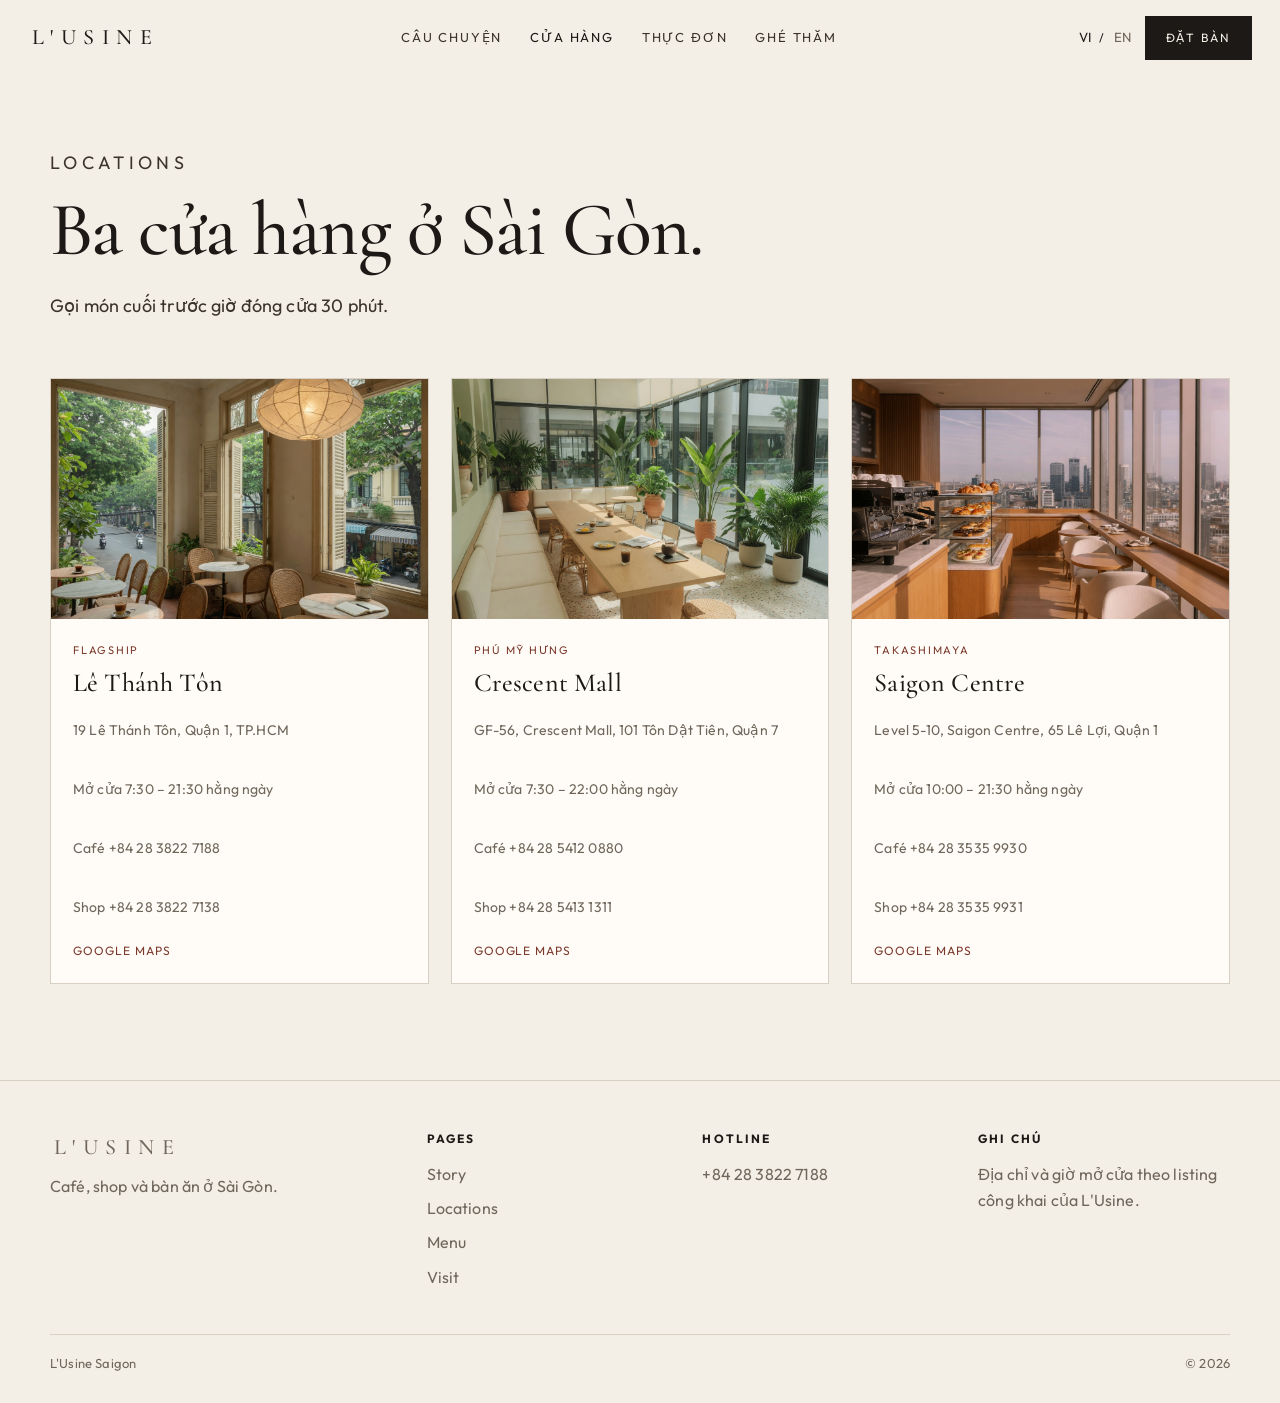
==== locations.html @ 291dafa3 "Add L'Usine landing page and four-page website." ====
<!DOCTYPE html>
<html lang="vi">
<head>
  <meta charset="UTF-8">
  <meta name="viewport" content="width=device-width, initial-scale=1">
  <title>Locations — L'Usine</title>
  <meta name="description" content="L'Usine locations: Le Thanh Ton, Crescent Mall, and Saigon Centre in Ho Chi Minh City.">
  <link rel="icon" href="favicon.svg" type="image/svg+xml">
  <link rel="preconnect" href="https://fonts.googleapis.com">
  <link rel="preconnect" href="https://fonts.gstatic.com" crossorigin>
  <link href="https://fonts.googleapis.com/css2?family=Cormorant+Garamond:ital,wght@0,500;0,600;1,500&family=Outfit:wght@300;400;500&display=swap" rel="stylesheet">
  <link rel="stylesheet" href="css/styles.css">
</head>
<body>
  <header class="site-header">
    <a class="logo" href="index.html">L'USINE</a>
    <button class="nav-toggle" aria-label="Menu"><span></span></button>
    <nav class="nav">
      <a class="lang-vi" href="story.html">Câu chuyện</a>
      <a class="lang-en" href="story.html">Story</a>
      <a class="lang-vi active" href="locations.html">Cửa hàng</a>
      <a class="lang-en active" href="locations.html">Locations</a>
      <a class="lang-vi" href="menu.html">Thực đơn</a>
      <a class="lang-en" href="menu.html">Menu</a>
      <a class="lang-vi" href="visit.html">Ghé thăm</a>
      <a class="lang-en" href="visit.html">Visit</a>
    </nav>
    <div class="header-actions">
      <div class="lang-switch">
        <button type="button" data-lang-btn="vi">VI</button>
        <span>/</span>
        <button type="button" data-lang-btn="en">EN</button>
      </div>
      <a class="btn lang-vi" href="visit.html">Đặt bàn</a>
      <a class="btn lang-en" href="visit.html">Book a table</a>
    </div>
  </header>

  <main id="main">
    <section class="page-hero wrap">
      <p class="kicker">Locations</p>
      <h1 class="lang-vi">Ba cửa hàng ở Sài Gòn.</h1>
      <h1 class="lang-en">Three houses in Saigon.</h1>
      <p class="lang-vi">Gọi món cuối trước giờ đóng cửa 30 phút.</p>
      <p class="lang-en">Last order is 30 minutes before closing time.</p>
    </section>

    <section class="section" style="padding-top:12px">
      <div class="wrap location-grid">
        <article class="card">
          <img src="images/loc-le-thanh-ton.jpg" alt="L'Usine Le Thanh Ton interior">
          <div class="card-body">
            <span class="tag">Flagship</span>
            <h3>Lê Thánh Tôn</h3>
            <p class="meta lang-vi">19 Lê Thánh Tôn, Quận 1, TP.HCM</p>
            <p class="meta lang-en">19 Le Thanh Ton, District 1, HCMC</p>
            <p class="meta lang-vi">Mở cửa 7:30 – 21:30 hằng ngày</p>
            <p class="meta lang-en">Open daily 7:30 am – 9:30 pm</p>
            <p class="meta">Café <a href="tel:+842838227188">+84 28 3822 7188</a></p>
            <p class="meta">Shop <a href="tel:+842838227138">+84 28 3822 7138</a></p>
            <a class="map-link" href="https://maps.google.com/?q=19+Le+Thanh+Ton+Ho+Chi+Minh+City" target="_blank" rel="noreferrer">Google Maps</a>
          </div>
        </article>

        <article class="card">
          <img src="images/loc-crescent.jpg" alt="L'Usine Crescent Mall interior">
          <div class="card-body">
            <span class="tag">Phú Mỹ Hưng</span>
            <h3>Crescent Mall</h3>
            <p class="meta lang-vi">GF-56, Crescent Mall, 101 Tôn Dật Tiên, Quận 7</p>
            <p class="meta lang-en">GF-56, Crescent Mall, 101 Ton Dat Tien, District 7</p>
            <p class="meta lang-vi">Mở cửa 7:30 – 22:00 hằng ngày</p>
            <p class="meta lang-en">Open daily 7:30 am – 10:00 pm</p>
            <p class="meta">Café <a href="tel:+842854120880">+84 28 5412 0880</a></p>
            <p class="meta">Shop <a href="tel:+842854131311">+84 28 5413 1311</a></p>
            <a class="map-link" href="https://maps.google.com/?q=L'Usine+Crescent+Mall+Ho+Chi+Minh" target="_blank" rel="noreferrer">Google Maps</a>
          </div>
        </article>

        <article class="card">
          <img src="images/loc-saigon-centre.jpg" alt="L'Usine Saigon Centre interior">
          <div class="card-body">
            <span class="tag">Takashimaya</span>
            <h3>Saigon Centre</h3>
            <p class="meta lang-vi">Level 5-10, Saigon Centre, 65 Lê Lợi, Quận 1</p>
            <p class="meta lang-en">Level 5-10, Saigon Centre, 65 Le Loi, District 1</p>
            <p class="meta lang-vi">Mở cửa 10:00 – 21:30 hằng ngày</p>
            <p class="meta lang-en">Open daily 10:00 am – 9:30 pm</p>
            <p class="meta">Café <a href="tel:+842835359930">+84 28 3535 9930</a></p>
            <p class="meta">Shop <a href="tel:+842835359931">+84 28 3535 9931</a></p>
            <a class="map-link" href="https://maps.google.com/?q=L'Usine+Saigon+Centre" target="_blank" rel="noreferrer">Google Maps</a>
          </div>
        </article>
      </div>
    </section>
  </main>

  <footer class="site-footer">
    <div class="wrap">
      <div class="footer-grid">
        <div>
          <a class="logo" href="index.html">L'USINE</a>
          <p class="lang-vi">Café, shop và bàn ăn ở Sài Gòn.</p>
          <p class="lang-en">Cafe, shop, and table in Saigon.</p>
        </div>
        <div>
          <h4>Pages</h4>
          <a href="story.html">Story</a>
          <a href="locations.html">Locations</a>
          <a href="menu.html">Menu</a>
          <a href="visit.html">Visit</a>
        </div>
        <div>
          <h4>Hotline</h4>
          <a href="tel:+842838227188">+84 28 3822 7188</a>
        </div>
        <div>
          <h4 class="lang-vi">Ghi chú</h4>
          <h4 class="lang-en">Note</h4>
          <p class="lang-vi">Địa chỉ và giờ mở cửa theo listing công khai của L'Usine.</p>
          <p class="lang-en">Addresses and hours follow L'Usine public listings.</p>
        </div>
      </div>
      <div class="legal"><span>L'Usine Saigon</span><span>© 2026</span></div>
    </div>
  </footer>
  <script src="js/main.js"></script>
</body>
</html>
---- css/styles.css ----
:root {
  --paper: #f4efe6;
  --paper-deep: #ebe4d6;
  --ink: #1c1916;
  --ink-soft: #3a342c;
  --muted: #6f675c;
  --line: #d8d0c2;
  --accent: #7c3a2e;
  --accent-hover: #5e2b22;
  --white: #fffcf7;
  --shadow: 0 18px 50px rgba(28, 25, 22, 0.12);
  --serif: "Cormorant Garamond", "Times New Roman", serif;
  --sans: "Outfit", "Segoe UI", sans-serif;
  --max: 1180px;
  --header: 76px;
}

*,
*::before,
*::after {
  box-sizing: border-box;
}

html {
  scroll-behavior: smooth;
}

html[lang="vi"] .lang-en,
html[lang="en"] .lang-vi {
  display: none !important;
}

body {
  margin: 0;
  background: var(--paper);
  color: var(--ink);
  font-family: var(--sans);
  font-size: 16px;
  line-height: 1.65;
  letter-spacing: 0.01em;
}

img {
  max-width: 100%;
  display: block;
}

a {
  color: inherit;
  text-decoration: none;
}

button,
input,
select,
textarea {
  font-family: inherit;
}

.skip {
  position: absolute;
  left: 12px;
  top: -40px;
  background: var(--ink);
  color: var(--paper);
  padding: 8px 12px;
  z-index: 100;
}

.skip:focus {
  top: 12px;
}

.site-header {
  position: sticky;
  top: 0;
  z-index: 40;
  display: flex;
  align-items: center;
  justify-content: space-between;
  gap: 16px;
  min-height: var(--header);
  padding: 0 28px;
  background: rgba(244, 239, 230, 0.92);
  backdrop-filter: blur(14px);
  border-bottom: 1px solid transparent;
}

.site-header.scrolled {
  border-bottom-color: var(--line);
}

.logo {
  font-family: var(--serif);
  font-size: 22px;
  letter-spacing: 0.34em;
  font-weight: 500;
  padding-left: 4px;
}

.nav {
  display: flex;
  align-items: center;
  gap: 28px;
}

.nav a {
  font-size: 13px;
  letter-spacing: 0.14em;
  text-transform: uppercase;
  color: var(--ink-soft);
}

.nav a:hover,
.nav a.active {
  color: var(--ink);
}

.header-actions {
  display: flex;
  align-items: center;
  gap: 14px;
}

.lang-switch {
  display: flex;
  gap: 8px;
  font-size: 12px;
  letter-spacing: 0.16em;
  text-transform: uppercase;
}

.lang-switch button {
  border: 0;
  background: none;
  padding: 0;
  color: var(--muted);
  cursor: pointer;
}

.lang-switch button.active {
  color: var(--ink);
}

.btn {
  display: inline-flex;
  align-items: center;
  justify-content: center;
  min-height: 44px;
  padding: 0 20px;
  border: 1px solid var(--ink);
  background: var(--ink);
  color: var(--paper);
  font-size: 12px;
  letter-spacing: 0.16em;
  text-transform: uppercase;
  cursor: pointer;
  transition: 0.2s ease;
}

.btn:hover {
  background: var(--accent);
  border-color: var(--accent);
}

.btn-ghost {
  background: transparent;
  color: var(--ink);
}

.btn-ghost:hover {
  background: var(--ink);
  color: var(--paper);
}

.nav-toggle {
  display: none;
  width: 42px;
  height: 42px;
  border: 1px solid var(--line);
  background: transparent;
  cursor: pointer;
}

.nav-toggle span,
.nav-toggle span::before,
.nav-toggle span::after {
  display: block;
  width: 16px;
  height: 1.5px;
  background: var(--ink);
  margin: 0 auto;
  position: relative;
}

.nav-toggle span::before,
.nav-toggle span::after {
  content: "";
  position: absolute;
  left: 0;
}

.nav-toggle span::before {
  top: -6px;
}

.nav-toggle span::after {
  top: 6px;
}

.hero {
  position: relative;
  min-height: calc(100vh - var(--header));
  display: grid;
  place-items: end start;
  overflow: hidden;
  color: var(--white);
}

.hero img {
  position: absolute;
  inset: 0;
  width: 100%;
  height: 100%;
  object-fit: cover;
}

.hero::after {
  content: "";
  position: absolute;
  inset: 0;
  background: linear-gradient(180deg, rgba(28, 25, 22, 0.15) 0%, rgba(28, 25, 22, 0.55) 100%);
}

.hero-copy {
  position: relative;
  z-index: 1;
  padding: 0 48px 72px;
  max-width: 820px;
}

.eyebrow {
  font-size: 12px;
  letter-spacing: 0.28em;
  text-transform: uppercase;
  color: var(--muted);
  margin: 0 0 12px;
}

.hero .eyebrow {
  color: rgba(255, 252, 247, 0.8);
}

h1,
h2,
h3 {
  font-family: var(--serif);
  font-weight: 500;
  line-height: 1.12;
  margin: 0;
}

h1 {
  font-size: clamp(48px, 8vw, 92px);
  letter-spacing: -0.02em;
}

h2 {
  font-size: clamp(32px, 5vw, 54px);
}

h3 {
  font-size: 28px;
}

.hero p {
  max-width: 520px;
  font-size: 18px;
  color: rgba(255, 252, 247, 0.88);
}

.hero-actions {
  display: flex;
  gap: 12px;
  margin-top: 28px;
  flex-wrap: wrap;
}

.hero .btn {
  background: var(--paper);
  color: var(--ink);
  border-color: var(--paper);
}

.hero .btn-ghost {
  background: transparent;
  color: var(--paper);
  border-color: rgba(255, 252, 247, 0.55);
}

.wrap {
  width: min(var(--max), calc(100% - 56px));
  margin: 0 auto;
}

.section {
  padding: 96px 0;
}

.section-head {
  display: flex;
  justify-content: space-between;
  align-items: end;
  gap: 24px;
  margin-bottom: 40px;
}

.kicker {
  font-size: 12px;
  letter-spacing: 0.24em;
  text-transform: uppercase;
  color: var(--accent);
  margin: 0 0 10px;
}

.lede {
  max-width: 620px;
  color: var(--ink-soft);
  font-size: 18px;
}

.split {
  display: grid;
  grid-template-columns: 1.05fr 0.95fr;
  gap: 56px;
  align-items: center;
}

.split img {
  width: 100%;
  height: 560px;
  object-fit: cover;
}

.pillars {
  display: grid;
  grid-template-columns: repeat(3, 1fr);
  gap: 22px;
}

.pillar {
  background: var(--white);
  border: 1px solid var(--line);
  padding: 0 0 24px;
}

.pillar img {
  width: 100%;
  height: 260px;
  object-fit: cover;
}

.pillar-body {
  padding: 22px 22px 4px;
}

.pillar h3 {
  margin-bottom: 8px;
}

.pillar p {
  color: var(--muted);
  margin: 0;
}

.location-grid,
.menu-grid,
.hours-grid {
  display: grid;
  grid-template-columns: repeat(3, 1fr);
  gap: 22px;
}

.card {
  background: var(--white);
  border: 1px solid var(--line);
  overflow: hidden;
  display: flex;
  flex-direction: column;
}

.card img {
  width: 100%;
  height: 240px;
  object-fit: cover;
}

.card-body {
  padding: 22px;
  display: flex;
  flex-direction: column;
  gap: 8px;
  flex: 1;
}

.card h3 {
  font-size: 26px;
}

.meta {
  color: var(--muted);
  font-size: 14px;
}

.card .btn,
.card .btn-ghost {
  margin-top: auto;
  width: fit-content;
}

.quote-block {
  background: var(--ink);
  color: var(--paper);
  padding: 88px 0;
}

.quote-block blockquote {
  margin: 0;
  font-family: var(--serif);
  font-size: clamp(28px, 4vw, 44px);
  line-height: 1.25;
  max-width: 860px;
}

.page-hero {
  padding: 72px 0 28px;
}

.page-hero h1 {
  font-size: clamp(42px, 7vw, 76px);
}

.page-hero p {
  max-width: 640px;
  font-size: 18px;
  color: var(--ink-soft);
}

.story-chapters {
  display: grid;
  gap: 72px;
}

.chapter-num {
  font-size: 12px;
  letter-spacing: 0.22em;
  text-transform: uppercase;
  color: var(--accent);
}

.menu-item {
  padding: 22px;
}

.menu-item h3 {
  font-size: 24px;
}

.tag {
  display: inline-block;
  font-size: 11px;
  letter-spacing: 0.16em;
  text-transform: uppercase;
  color: var(--accent);
}

.visit-layout {
  display: grid;
  grid-template-columns: 0.9fr 1.1fr;
  gap: 40px;
  align-items: start;
}

.panel {
  background: var(--white);
  border: 1px solid var(--line);
  padding: 28px;
}

label {
  display: block;
  font-size: 12px;
  letter-spacing: 0.14em;
  text-transform: uppercase;
  margin: 14px 0 6px;
}

input,
select,
textarea {
  width: 100%;
  border: 1px solid var(--line);
  background: var(--paper);
  color: var(--ink);
  min-height: 44px;
  padding: 10px 12px;
}

textarea {
  min-height: 110px;
  resize: vertical;
}

.form-row {
  display: grid;
  grid-template-columns: 1fr 1fr;
  gap: 12px;
}

.form-note {
  color: var(--muted);
  font-size: 14px;
}

.form-success {
  display: none;
  border: 1px solid var(--line);
  background: var(--paper-deep);
  padding: 16px;
  margin-top: 16px;
}

.form-success.show {
  display: block;
}

.site-footer {
  border-top: 1px solid var(--line);
  padding: 48px 0 28px;
}

.footer-grid {
  display: grid;
  grid-template-columns: 1.4fr 1fr 1fr 1fr;
  gap: 24px;
  margin-bottom: 36px;
}

.site-footer h4 {
  margin: 0 0 12px;
  font-family: var(--sans);
  font-size: 12px;
  letter-spacing: 0.18em;
  text-transform: uppercase;
}

.site-footer a,
.site-footer p {
  color: var(--muted);
  display: block;
  margin: 0 0 8px;
}

.legal {
  display: flex;
  justify-content: space-between;
  gap: 12px;
  border-top: 1px solid var(--line);
  padding-top: 18px;
  color: var(--muted);
  font-size: 13px;
}

.map-link {
  color: var(--accent) !important;
  letter-spacing: 0.08em;
  text-transform: uppercase;
  font-size: 12px;
}

@media (max-width: 900px) {
  .nav-toggle {
    display: inline-flex;
    align-items: center;
    justify-content: center;
  }

  .nav {
    display: none;
    position: absolute;
    top: var(--header);
    left: 0;
    right: 0;
    background: var(--paper);
    flex-direction: column;
    align-items: flex-start;
    padding: 18px 24px 24px;
    border-bottom: 1px solid var(--line);
    gap: 16px;
  }

  .nav.open {
    display: flex;
  }

  .split,
  .pillars,
  .location-grid,
  .menu-grid,
  .hours-grid,
  .visit-layout,
  .footer-grid,
  .form-row,
  .section-head {
    grid-template-columns: 1fr;
  }

  .hero-copy,
  .wrap {
    width: min(100% - 32px, var(--max));
    padding-left: 0;
    padding-right: 0;
  }

  .hero-copy {
    padding: 0 20px 48px;
  }

  .split img,
  .pillar img,
  .card img {
    height: 280px;
  }

  .section {
    padding: 64px 0;
  }

  .header-actions .btn {
    display: none;
  }

  .legal {
    flex-direction: column;
  }
}
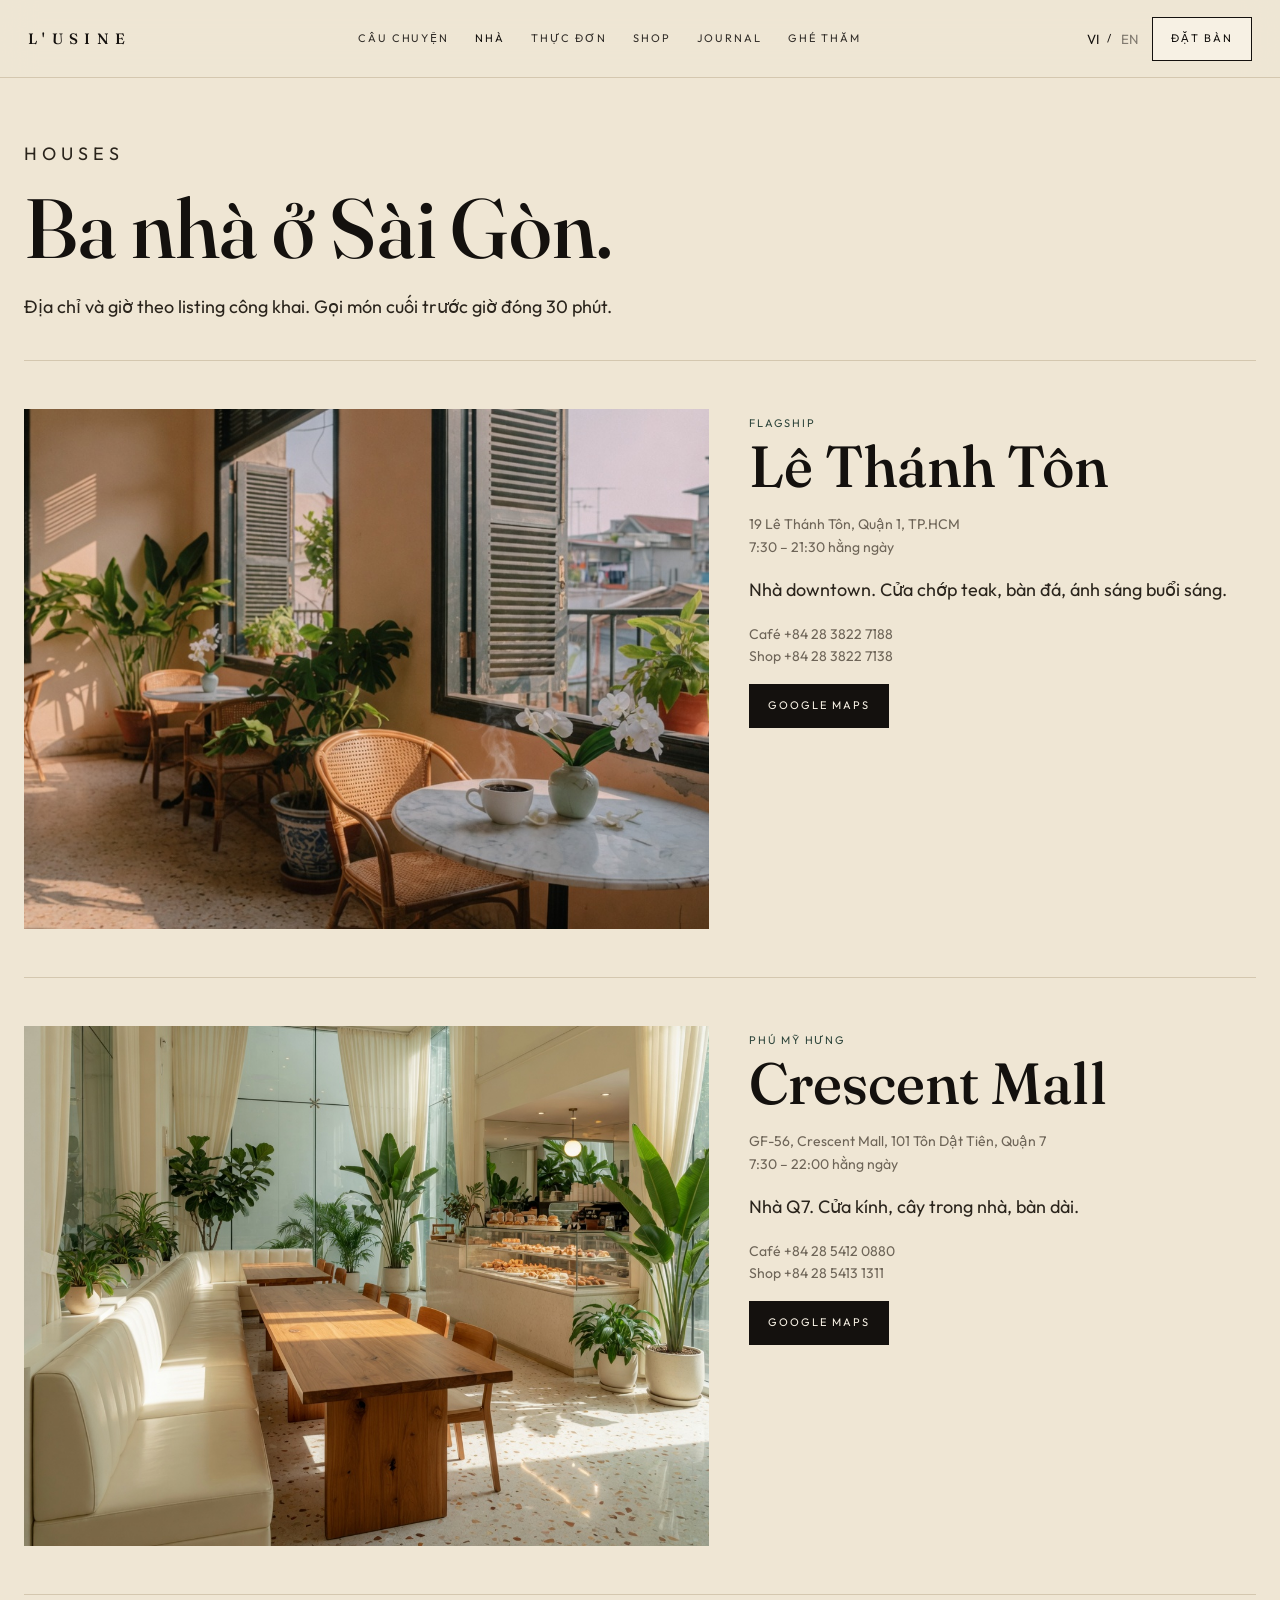
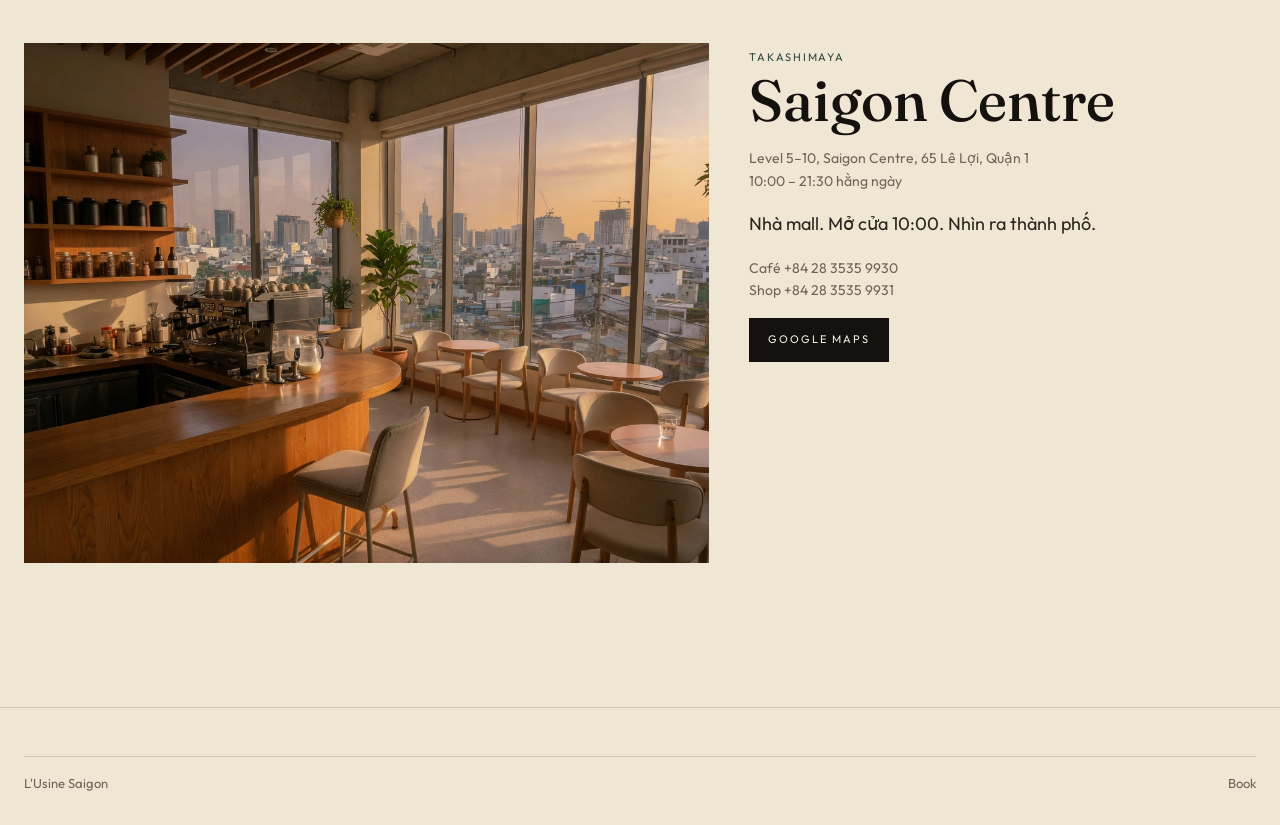
==== commit 82dda63c: "Rebuild L'Usine website mockup: film door, houses, shop, journal, booking." ====
--- a/locations.html
+++ b/locations.html
@@ -3,127 +3,83 @@
 <head>
   <meta charset="UTF-8">
   <meta name="viewport" content="width=device-width, initial-scale=1">
-  <title>Locations — L'Usine</title>
-  <meta name="description" content="L'Usine locations: Le Thanh Ton, Crescent Mall, and Saigon Centre in Ho Chi Minh City.">
+  <title>Houses — L'Usine</title>
   <link rel="icon" href="favicon.svg" type="image/svg+xml">
   <link rel="preconnect" href="https://fonts.googleapis.com">
   <link rel="preconnect" href="https://fonts.gstatic.com" crossorigin>
-  <link href="https://fonts.googleapis.com/css2?family=Cormorant+Garamond:ital,wght@0,500;0,600;1,500&family=Outfit:wght@300;400;500&display=swap" rel="stylesheet">
+  <link href="https://fonts.googleapis.com/css2?family=Fraunces:opsz,wght@9..144,400;9..144,500&family=Outfit:wght@300;400;500&display=swap" rel="stylesheet">
   <link rel="stylesheet" href="css/styles.css">
 </head>
 <body>
-  <header class="site-header">
+  <header class="site-header is-solid">
     <a class="logo" href="index.html">L'USINE</a>
     <button class="nav-toggle" aria-label="Menu"><span></span></button>
     <nav class="nav">
-      <a class="lang-vi" href="story.html">Câu chuyện</a>
-      <a class="lang-en" href="story.html">Story</a>
-      <a class="lang-vi active" href="locations.html">Cửa hàng</a>
-      <a class="lang-en active" href="locations.html">Locations</a>
-      <a class="lang-vi" href="menu.html">Thực đơn</a>
-      <a class="lang-en" href="menu.html">Menu</a>
-      <a class="lang-vi" href="visit.html">Ghé thăm</a>
-      <a class="lang-en" href="visit.html">Visit</a>
+      <a class="lang-vi" href="story.html">Câu chuyện</a><a class="lang-en" href="story.html">Story</a>
+      <a class="lang-vi active" href="locations.html">Nhà</a><a class="lang-en active" href="locations.html">Houses</a>
+      <a class="lang-vi" href="menu.html">Thực đơn</a><a class="lang-en" href="menu.html">Menu</a>
+      <a href="shop.html">Shop</a>
+      <a href="journal.html">Journal</a>
+      <a class="lang-vi" href="visit.html">Ghé thăm</a><a class="lang-en" href="visit.html">Visit</a>
     </nav>
     <div class="header-actions">
-      <div class="lang-switch">
-        <button type="button" data-lang-btn="vi">VI</button>
-        <span>/</span>
-        <button type="button" data-lang-btn="en">EN</button>
-      </div>
-      <a class="btn lang-vi" href="visit.html">Đặt bàn</a>
-      <a class="btn lang-en" href="visit.html">Book a table</a>
+      <div class="lang-switch"><button type="button" data-lang-btn="vi">VI</button><span>/</span><button type="button" data-lang-btn="en">EN</button></div>
+      <a class="btn lang-vi" href="visit.html">Đặt bàn</a><a class="btn lang-en" href="visit.html">Book a table</a>
     </div>
   </header>
-
-  <main id="main">
+  <main>
     <section class="page-hero wrap">
-      <p class="kicker">Locations</p>
-      <h1 class="lang-vi">Ba cửa hàng ở Sài Gòn.</h1>
+      <p class="kicker">Houses</p>
+      <h1 class="lang-vi">Ba nhà ở Sài Gòn.</h1>
       <h1 class="lang-en">Three houses in Saigon.</h1>
-      <p class="lang-vi">Gọi món cuối trước giờ đóng cửa 30 phút.</p>
-      <p class="lang-en">Last order is 30 minutes before closing time.</p>
+      <p class="lang-vi">Địa chỉ và giờ theo listing công khai. Gọi món cuối trước giờ đóng 30 phút.</p>
+      <p class="lang-en">Addresses and hours follow the public listings. Last order 30 minutes before close.</p>
     </section>
-
-    <section class="section" style="padding-top:12px">
-      <div class="wrap location-grid">
-        <article class="card">
-          <img src="images/loc-le-thanh-ton.jpg" alt="L'Usine Le Thanh Ton interior">
-          <div class="card-body">
+    <section class="section" style="padding-top:0">
+      <div class="wrap">
+        <article class="chapter" id="ltt">
+          <img src="images/loc-ltt.jpg" alt="Lê Thánh Tôn">
+          <div>
             <span class="tag">Flagship</span>
-            <h3>Lê Thánh Tôn</h3>
-            <p class="meta lang-vi">19 Lê Thánh Tôn, Quận 1, TP.HCM</p>
-            <p class="meta lang-en">19 Le Thanh Ton, District 1, HCMC</p>
-            <p class="meta lang-vi">Mở cửa 7:30 – 21:30 hằng ngày</p>
-            <p class="meta lang-en">Open daily 7:30 am – 9:30 pm</p>
-            <p class="meta">Café <a href="tel:+842838227188">+84 28 3822 7188</a></p>
-            <p class="meta">Shop <a href="tel:+842838227138">+84 28 3822 7138</a></p>
-            <a class="map-link" href="https://maps.google.com/?q=19+Le+Thanh+Ton+Ho+Chi+Minh+City" target="_blank" rel="noreferrer">Google Maps</a>
+            <h2>Lê Thánh Tôn</h2>
+            <p class="meta lang-vi">19 Lê Thánh Tôn, Quận 1, TP.HCM<br>7:30 – 21:30 hằng ngày</p>
+            <p class="meta lang-en">19 Le Thanh Ton, District 1, HCMC<br>7:30 am – 9:30 pm daily</p>
+            <p class="lede lang-vi">Nhà downtown. Cửa chớp teak, bàn đá, ánh sáng buổi sáng.</p>
+            <p class="lede lang-en">The downtown house. Teak shutters, marble tables, morning light.</p>
+            <p class="meta">Café <a href="tel:+842838227188">+84 28 3822 7188</a><br>Shop <a href="tel:+842838227138">+84 28 3822 7138</a></p>
+            <p><a class="btn btn-dark" href="https://maps.google.com/?q=19+Le+Thanh+Ton+Ho+Chi+Minh+City" target="_blank" rel="noreferrer">Google Maps</a></p>
           </div>
         </article>
-
-        <article class="card">
-          <img src="images/loc-crescent.jpg" alt="L'Usine Crescent Mall interior">
-          <div class="card-body">
+        <article class="chapter" id="pmh">
+          <img src="images/loc-crescent.jpg" alt="Crescent Mall">
+          <div>
             <span class="tag">Phú Mỹ Hưng</span>
-            <h3>Crescent Mall</h3>
-            <p class="meta lang-vi">GF-56, Crescent Mall, 101 Tôn Dật Tiên, Quận 7</p>
-            <p class="meta lang-en">GF-56, Crescent Mall, 101 Ton Dat Tien, District 7</p>
-            <p class="meta lang-vi">Mở cửa 7:30 – 22:00 hằng ngày</p>
-            <p class="meta lang-en">Open daily 7:30 am – 10:00 pm</p>
-            <p class="meta">Café <a href="tel:+842854120880">+84 28 5412 0880</a></p>
-            <p class="meta">Shop <a href="tel:+842854131311">+84 28 5413 1311</a></p>
-            <a class="map-link" href="https://maps.google.com/?q=L'Usine+Crescent+Mall+Ho+Chi+Minh" target="_blank" rel="noreferrer">Google Maps</a>
+            <h2>Crescent Mall</h2>
+            <p class="meta lang-vi">GF-56, Crescent Mall, 101 Tôn Dật Tiên, Quận 7<br>7:30 – 22:00 hằng ngày</p>
+            <p class="meta lang-en">GF-56, Crescent Mall, 101 Ton Dat Tien, District 7<br>7:30 am – 10:00 pm daily</p>
+            <p class="lede lang-vi">Nhà Q7. Cửa kính, cây trong nhà, bàn dài.</p>
+            <p class="lede lang-en">The District 7 house. Glass, indoor trees, a long table.</p>
+            <p class="meta">Café <a href="tel:+842854120880">+84 28 5412 0880</a><br>Shop <a href="tel:+842854131311">+84 28 5413 1311</a></p>
+            <p><a class="btn btn-dark" href="https://maps.google.com/?q=L'Usine+Crescent+Mall" target="_blank" rel="noreferrer">Google Maps</a></p>
           </div>
         </article>
-
-        <article class="card">
-          <img src="images/loc-saigon-centre.jpg" alt="L'Usine Saigon Centre interior">
-          <div class="card-body">
+        <article class="chapter" id="sgc">
+          <img src="images/loc-sgc.jpg" alt="Saigon Centre">
+          <div>
             <span class="tag">Takashimaya</span>
-            <h3>Saigon Centre</h3>
-            <p class="meta lang-vi">Level 5-10, Saigon Centre, 65 Lê Lợi, Quận 1</p>
-            <p class="meta lang-en">Level 5-10, Saigon Centre, 65 Le Loi, District 1</p>
-            <p class="meta lang-vi">Mở cửa 10:00 – 21:30 hằng ngày</p>
-            <p class="meta lang-en">Open daily 10:00 am – 9:30 pm</p>
-            <p class="meta">Café <a href="tel:+842835359930">+84 28 3535 9930</a></p>
-            <p class="meta">Shop <a href="tel:+842835359931">+84 28 3535 9931</a></p>
-            <a class="map-link" href="https://maps.google.com/?q=L'Usine+Saigon+Centre" target="_blank" rel="noreferrer">Google Maps</a>
+            <h2>Saigon Centre</h2>
+            <p class="meta lang-vi">Level 5–10, Saigon Centre, 65 Lê Lợi, Quận 1<br>10:00 – 21:30 hằng ngày</p>
+            <p class="meta lang-en">Level 5–10, Saigon Centre, 65 Le Loi, District 1<br>10:00 am – 9:30 pm daily</p>
+            <p class="lede lang-vi">Nhà mall. Mở cửa 10:00. Nhìn ra thành phố.</p>
+            <p class="lede lang-en">The mall house. Doors at 10:00. A view of the city.</p>
+            <p class="meta">Café <a href="tel:+842835359930">+84 28 3535 9930</a><br>Shop <a href="tel:+842835359931">+84 28 3535 9931</a></p>
+            <p><a class="btn btn-dark" href="https://maps.google.com/?q=L'Usine+Saigon+Centre" target="_blank" rel="noreferrer">Google Maps</a></p>
           </div>
         </article>
       </div>
     </section>
   </main>
-
-  <footer class="site-footer">
-    <div class="wrap">
-      <div class="footer-grid">
-        <div>
-          <a class="logo" href="index.html">L'USINE</a>
-          <p class="lang-vi">Café, shop và bàn ăn ở Sài Gòn.</p>
-          <p class="lang-en">Cafe, shop, and table in Saigon.</p>
-        </div>
-        <div>
-          <h4>Pages</h4>
-          <a href="story.html">Story</a>
-          <a href="locations.html">Locations</a>
-          <a href="menu.html">Menu</a>
-          <a href="visit.html">Visit</a>
-        </div>
-        <div>
-          <h4>Hotline</h4>
-          <a href="tel:+842838227188">+84 28 3822 7188</a>
-        </div>
-        <div>
-          <h4 class="lang-vi">Ghi chú</h4>
-          <h4 class="lang-en">Note</h4>
-          <p class="lang-vi">Địa chỉ và giờ mở cửa theo listing công khai của L'Usine.</p>
-          <p class="lang-en">Addresses and hours follow L'Usine public listings.</p>
-        </div>
-      </div>
-      <div class="legal"><span>L'Usine Saigon</span><span>© 2026</span></div>
-    </div>
-  </footer>
+  <footer class="site-footer"><div class="wrap"><div class="legal"><span>L'Usine Saigon</span><span><a href="visit.html">Book</a></span></div></div></footer>
   <script src="js/main.js"></script>
 </body>
 </html>
--- a/css/styles.css
+++ b/css/styles.css
@@ -1,34 +1,24 @@
 :root {
-  --paper: #f4efe6;
-  --paper-deep: #ebe4d6;
-  --ink: #1c1916;
-  --ink-soft: #3a342c;
-  --muted: #6f675c;
-  --line: #d8d0c2;
-  --accent: #7c3a2e;
-  --accent-hover: #5e2b22;
-  --white: #fffcf7;
-  --shadow: 0 18px 50px rgba(28, 25, 22, 0.12);
-  --serif: "Cormorant Garamond", "Times New Roman", serif;
+  --paper: #efe6d4;
+  --paper-2: #e7dcc6;
+  --ink: #14110e;
+  --ink-2: #2a241c;
+  --muted: #6e6558;
+  --line: #d4c7af;
+  --green: #2f463c;
+  --green-2: #3e5a4c;
+  --steel: #b8b3a8;
+  --cream: #f7f1e4;
+  --serif: "Fraunces", "Times New Roman", serif;
   --sans: "Outfit", "Segoe UI", sans-serif;
-  --max: 1180px;
-  --header: 76px;
-}
-
-*,
-*::before,
-*::after {
-  box-sizing: border-box;
-}
-
-html {
-  scroll-behavior: smooth;
-}
-
+  --max: 1240px;
+  --header: 78px;
+}
+
+*, *::before, *::after { box-sizing: border-box; }
+html { scroll-behavior: smooth; }
 html[lang="vi"] .lang-en,
-html[lang="en"] .lang-vi {
-  display: none !important;
-}
+html[lang="en"] .lang-vi { display: none !important; }
 
 body {
   margin: 0;
@@ -36,611 +26,345 @@
   color: var(--ink);
   font-family: var(--sans);
   font-size: 16px;
-  line-height: 1.65;
-  letter-spacing: 0.01em;
-}
-
-img {
-  max-width: 100%;
-  display: block;
-}
-
-a {
-  color: inherit;
-  text-decoration: none;
-}
-
-button,
-input,
-select,
-textarea {
-  font-family: inherit;
-}
+  line-height: 1.6;
+}
+
+img, video { max-width: 100%; display: block; }
+a { color: inherit; text-decoration: none; }
+button, input, select, textarea { font-family: inherit; }
 
 .skip {
   position: absolute;
   left: 12px;
-  top: -40px;
+  top: -48px;
   background: var(--ink);
   color: var(--paper);
   padding: 8px 12px;
-  z-index: 100;
-}
-
-.skip:focus {
-  top: 12px;
-}
+  z-index: 80;
+}
+.skip:focus { top: 12px; }
+
+.wrap { width: min(var(--max), calc(100% - 48px)); margin: 0 auto; }
 
 .site-header {
-  position: sticky;
-  top: 0;
-  z-index: 40;
+  position: fixed;
+  inset: 0 0 auto;
+  z-index: 50;
   display: flex;
   align-items: center;
   justify-content: space-between;
   gap: 16px;
   min-height: var(--header);
   padding: 0 28px;
-  background: rgba(244, 239, 230, 0.92);
-  backdrop-filter: blur(14px);
-  border-bottom: 1px solid transparent;
-}
-
-.site-header.scrolled {
-  border-bottom-color: var(--line);
-}
+  color: var(--cream);
+  mix-blend-mode: normal;
+}
+.site-header.is-solid {
+  background: rgba(239, 230, 212, 0.94);
+  color: var(--ink);
+  backdrop-filter: blur(16px);
+  border-bottom: 1px solid var(--line);
+}
+.site-header:not(.is-solid) { background: linear-gradient(180deg, rgba(20,17,14,.45), transparent); }
 
 .logo {
   font-family: var(--serif);
-  font-size: 22px;
-  letter-spacing: 0.34em;
+  font-size: 15px;
+  letter-spacing: 0.42em;
   font-weight: 500;
-  padding-left: 4px;
-}
-
-.nav {
-  display: flex;
-  align-items: center;
-  gap: 28px;
-}
-
+}
+.nav { display: flex; align-items: center; gap: 26px; }
 .nav a {
-  font-size: 13px;
-  letter-spacing: 0.14em;
-  text-transform: uppercase;
-  color: var(--ink-soft);
-}
-
-.nav a:hover,
-.nav a.active {
-  color: var(--ink);
-}
-
-.header-actions {
-  display: flex;
-  align-items: center;
-  gap: 14px;
-}
-
-.lang-switch {
-  display: flex;
-  gap: 8px;
-  font-size: 12px;
-  letter-spacing: 0.16em;
-  text-transform: uppercase;
-}
-
+  font-size: 11px;
+  letter-spacing: 0.18em;
+  text-transform: uppercase;
+  opacity: 0.86;
+}
+.nav a:hover, .nav a.active { opacity: 1; }
+.header-actions { display: flex; align-items: center; gap: 14px; }
+.lang-switch { display: flex; gap: 8px; font-size: 11px; letter-spacing: 0.16em; }
 .lang-switch button {
-  border: 0;
-  background: none;
-  padding: 0;
-  color: var(--muted);
-  cursor: pointer;
-}
-
-.lang-switch button.active {
-  color: var(--ink);
-}
+  border: 0; background: none; color: inherit; cursor: pointer; padding: 0; opacity: 0.5;
+}
+.lang-switch button.active { opacity: 1; }
 
 .btn {
   display: inline-flex;
   align-items: center;
   justify-content: center;
   min-height: 44px;
-  padding: 0 20px;
-  border: 1px solid var(--ink);
-  background: var(--ink);
-  color: var(--paper);
-  font-size: 12px;
-  letter-spacing: 0.16em;
+  padding: 0 18px;
+  border: 1px solid currentColor;
+  background: var(--cream);
+  color: var(--ink);
+  font-size: 11px;
+  letter-spacing: 0.18em;
   text-transform: uppercase;
   cursor: pointer;
-  transition: 0.2s ease;
-}
-
-.btn:hover {
-  background: var(--accent);
-  border-color: var(--accent);
-}
-
-.btn-ghost {
-  background: transparent;
-  color: var(--ink);
-}
-
-.btn-ghost:hover {
-  background: var(--ink);
-  color: var(--paper);
-}
+}
+.btn:hover { background: var(--green); color: var(--cream); border-color: var(--green); }
+.btn-dark { background: var(--ink); color: var(--cream); border-color: var(--ink); }
+.btn-dark:hover { background: var(--green); border-color: var(--green); }
+.btn-ghost { background: transparent; }
 
 .nav-toggle {
   display: none;
-  width: 42px;
-  height: 42px;
-  border: 1px solid var(--line);
+  width: 42px; height: 42px;
+  border: 1px solid currentColor;
   background: transparent;
+  color: inherit;
   cursor: pointer;
 }
-
-.nav-toggle span,
-.nav-toggle span::before,
-.nav-toggle span::after {
-  display: block;
-  width: 16px;
-  height: 1.5px;
-  background: var(--ink);
-  margin: 0 auto;
-  position: relative;
-}
-
-.nav-toggle span::before,
-.nav-toggle span::after {
-  content: "";
-  position: absolute;
-  left: 0;
-}
-
-.nav-toggle span::before {
-  top: -6px;
-}
-
-.nav-toggle span::after {
-  top: 6px;
-}
+.nav-toggle span {
+  display: block; width: 16px; height: 1.5px; background: currentColor; margin: 0 auto; position: relative;
+}
+.nav-toggle span::before, .nav-toggle span::after {
+  content: ""; position: absolute; left: 0; width: 16px; height: 1.5px; background: currentColor;
+}
+.nav-toggle span::before { top: -6px; }
+.nav-toggle span::after { top: 6px; }
 
 .hero {
   position: relative;
-  min-height: calc(100vh - var(--header));
+  min-height: 100vh;
   display: grid;
   place-items: end start;
+  color: var(--cream);
   overflow: hidden;
-  color: var(--white);
-}
-
-.hero img {
+}
+.hero video, .hero img.hero-bg {
   position: absolute;
   inset: 0;
   width: 100%;
   height: 100%;
   object-fit: cover;
 }
-
 .hero::after {
   content: "";
   position: absolute;
   inset: 0;
-  background: linear-gradient(180deg, rgba(28, 25, 22, 0.15) 0%, rgba(28, 25, 22, 0.55) 100%);
-}
-
+  background: linear-gradient(180deg, rgba(20,17,14,.2) 0%, rgba(20,17,14,.62) 100%);
+}
 .hero-copy {
   position: relative;
   z-index: 1;
   padding: 0 48px 72px;
-  max-width: 820px;
-}
-
+  max-width: 920px;
+}
 .eyebrow {
-  font-size: 12px;
+  margin: 0 0 14px;
+  font-size: 11px;
+  letter-spacing: 0.32em;
+  text-transform: uppercase;
+  opacity: 0.8;
+}
+.hero h1 {
+  font-family: var(--serif);
+  font-weight: 400;
+  font-size: clamp(52px, 9vw, 108px);
+  line-height: 0.92;
+  letter-spacing: -0.03em;
+  margin: 0;
+}
+.hero p { max-width: 460px; font-size: 18px; opacity: 0.9; }
+.hero-actions { display: flex; gap: 10px; flex-wrap: wrap; margin-top: 28px; }
+.v-label {
+  position: absolute;
+  z-index: 1;
+  right: 28px;
+  top: 50%;
+  transform: translateY(-50%) rotate(90deg);
+  transform-origin: center;
+  letter-spacing: 0.4em;
+  font-size: 11px;
+  text-transform: uppercase;
+}
+
+h1, h2, h3, h4 { font-family: var(--serif); font-weight: 500; line-height: 1.12; margin: 0; }
+h2 { font-size: clamp(32px, 5vw, 58px); }
+h3 { font-size: 28px; }
+
+.section { padding: 96px 0; }
+.kicker {
+  margin: 0 0 12px;
+  color: var(--green);
+  font-size: 11px;
   letter-spacing: 0.28em;
   text-transform: uppercase;
-  color: var(--muted);
-  margin: 0 0 12px;
-}
-
-.hero .eyebrow {
-  color: rgba(255, 252, 247, 0.8);
-}
-
-h1,
-h2,
-h3 {
+}
+.lede { max-width: 620px; color: var(--ink-2); font-size: 18px; }
+
+.split { display: grid; grid-template-columns: 1.05fr 0.95fr; gap: 56px; align-items: center; }
+.split.rev { grid-template-columns: 0.95fr 1.05fr; }
+.split img { width: 100%; height: 560px; object-fit: cover; }
+
+.postcard {
+  background: linear-gradient(145deg, #ece7dc, #8f8a80 42%, #d8d2c6);
+  padding: 9px 9px 34px;
+  box-shadow: 0 28px 70px rgba(20, 17, 14, 0.16);
+}
+.postcard img { width: 100%; height: 100%; object-fit: cover; }
+
+.house-row {
+  display: grid;
+  grid-template-columns: 1.4fr 0.8fr 0.8fr;
+  gap: 14px;
+}
+.house {
+  position: relative;
+  display: block;
+  min-height: 420px;
+  overflow: hidden;
+  color: var(--cream);
+  background: var(--ink);
+}
+.house img {
+  position: absolute; inset: 0; width: 100%; height: 100%; object-fit: cover;
+  transform: scale(1.04);
+}
+.house::after {
+  content: "";
+  position: absolute; inset: 0;
+  background: linear-gradient(180deg, transparent 30%, rgba(20,17,14,.72));
+}
+.house-body {
+  position: relative; z-index: 1;
+  height: 100%;
+  min-height: 420px;
+  display: flex;
+  flex-direction: column;
+  justify-content: flex-end;
+  padding: 24px;
+}
+.house h3 { font-size: clamp(28px, 3vw, 42px); }
+.house .meta { opacity: 0.86; font-size: 14px; }
+
+.band {
+  background: var(--green);
+  color: var(--cream);
+  padding: 72px 0;
+}
+.band h2 { max-width: 800px; }
+.quote {
   font-family: var(--serif);
-  font-weight: 500;
-  line-height: 1.12;
+  font-size: clamp(28px, 4.2vw, 46px);
+  line-height: 1.2;
   margin: 0;
 }
 
-h1 {
-  font-size: clamp(48px, 8vw, 92px);
-  letter-spacing: -0.02em;
-}
-
-h2 {
-  font-size: clamp(32px, 5vw, 54px);
-}
-
-h3 {
-  font-size: 28px;
-}
-
-.hero p {
-  max-width: 520px;
-  font-size: 18px;
-  color: rgba(255, 252, 247, 0.88);
-}
-
-.hero-actions {
-  display: flex;
-  gap: 12px;
-  margin-top: 28px;
-  flex-wrap: wrap;
-}
-
-.hero .btn {
-  background: var(--paper);
-  color: var(--ink);
-  border-color: var(--paper);
-}
-
-.hero .btn-ghost {
-  background: transparent;
-  color: var(--paper);
-  border-color: rgba(255, 252, 247, 0.55);
-}
-
-.wrap {
-  width: min(var(--max), calc(100% - 56px));
-  margin: 0 auto;
-}
-
-.section {
-  padding: 96px 0;
-}
-
-.section-head {
-  display: flex;
-  justify-content: space-between;
-  align-items: end;
-  gap: 24px;
-  margin-bottom: 40px;
-}
-
-.kicker {
-  font-size: 12px;
-  letter-spacing: 0.24em;
-  text-transform: uppercase;
-  color: var(--accent);
-  margin: 0 0 10px;
-}
-
-.lede {
-  max-width: 620px;
-  color: var(--ink-soft);
-  font-size: 18px;
-}
-
-.split {
-  display: grid;
-  grid-template-columns: 1.05fr 0.95fr;
-  gap: 56px;
-  align-items: center;
-}
-
-.split img {
-  width: 100%;
-  height: 560px;
-  object-fit: cover;
-}
-
-.pillars {
+.page-hero { padding: 140px 0 20px; }
+.page-hero h1 { font-size: clamp(44px, 7vw, 84px); }
+.page-hero p { max-width: 640px; color: var(--ink-2); font-size: 18px; }
+
+.chapter { display: grid; grid-template-columns: 1.15fr 0.85fr; gap: 40px; padding: 48px 0; border-top: 1px solid var(--line); }
+.chapter img { width: 100%; height: 520px; object-fit: cover; }
+.meta { color: var(--muted); font-size: 14px; }
+.tag {
+  display: inline-block;
+  font-size: 11px;
+  letter-spacing: 0.16em;
+  text-transform: uppercase;
+  color: var(--green);
+}
+
+.menu-grid, .shop-grid, .hours-grid {
   display: grid;
   grid-template-columns: repeat(3, 1fr);
-  gap: 22px;
-}
-
-.pillar {
-  background: var(--white);
-  border: 1px solid var(--line);
-  padding: 0 0 24px;
-}
-
-.pillar img {
-  width: 100%;
-  height: 260px;
-  object-fit: cover;
-}
-
-.pillar-body {
-  padding: 22px 22px 4px;
-}
-
-.pillar h3 {
-  margin-bottom: 8px;
-}
-
-.pillar p {
-  color: var(--muted);
-  margin: 0;
-}
-
-.location-grid,
-.menu-grid,
-.hours-grid {
-  display: grid;
-  grid-template-columns: repeat(3, 1fr);
-  gap: 22px;
-}
-
-.card {
-  background: var(--white);
-  border: 1px solid var(--line);
-  overflow: hidden;
-  display: flex;
-  flex-direction: column;
-}
-
-.card img {
-  width: 100%;
-  height: 240px;
-  object-fit: cover;
-}
-
-.card-body {
-  padding: 22px;
-  display: flex;
-  flex-direction: column;
-  gap: 8px;
-  flex: 1;
-}
-
-.card h3 {
-  font-size: 26px;
-}
-
-.meta {
-  color: var(--muted);
-  font-size: 14px;
-}
-
-.card .btn,
-.card .btn-ghost {
-  margin-top: auto;
-  width: fit-content;
-}
-
-.quote-block {
-  background: var(--ink);
-  color: var(--paper);
-  padding: 88px 0;
-}
-
-.quote-block blockquote {
-  margin: 0;
-  font-family: var(--serif);
-  font-size: clamp(28px, 4vw, 44px);
-  line-height: 1.25;
-  max-width: 860px;
-}
-
-.page-hero {
-  padding: 72px 0 28px;
-}
-
-.page-hero h1 {
-  font-size: clamp(42px, 7vw, 76px);
-}
-
-.page-hero p {
-  max-width: 640px;
-  font-size: 18px;
-  color: var(--ink-soft);
-}
-
-.story-chapters {
-  display: grid;
-  gap: 72px;
-}
-
-.chapter-num {
-  font-size: 12px;
-  letter-spacing: 0.22em;
-  text-transform: uppercase;
-  color: var(--accent);
-}
-
-.menu-item {
-  padding: 22px;
-}
-
-.menu-item h3 {
-  font-size: 24px;
-}
-
-.tag {
-  display: inline-block;
-  font-size: 11px;
-  letter-spacing: 0.16em;
-  text-transform: uppercase;
-  color: var(--accent);
-}
-
-.visit-layout {
-  display: grid;
-  grid-template-columns: 0.9fr 1.1fr;
-  gap: 40px;
-  align-items: start;
-}
-
-.panel {
-  background: var(--white);
-  border: 1px solid var(--line);
-  padding: 28px;
-}
-
+  gap: 18px;
+}
+.card { background: var(--cream); border: 1px solid var(--line); overflow: hidden; }
+.card img { width: 100%; height: 240px; object-fit: cover; }
+.card-body, .menu-item { padding: 20px; }
+.shop-grid .card img { height: 280px; }
+
+.visit-layout { display: grid; grid-template-columns: 0.85fr 1.15fr; gap: 28px; }
+.panel { background: var(--cream); border: 1px solid var(--line); padding: 28px; }
 label {
-  display: block;
-  font-size: 12px;
-  letter-spacing: 0.14em;
-  text-transform: uppercase;
-  margin: 14px 0 6px;
-}
-
-input,
-select,
-textarea {
-  width: 100%;
+  display: block; margin: 14px 0 6px;
+  font-size: 11px; letter-spacing: 0.16em; text-transform: uppercase;
+}
+input, select, textarea {
+  width: 100%; min-height: 44px;
   border: 1px solid var(--line);
   background: var(--paper);
   color: var(--ink);
-  min-height: 44px;
   padding: 10px 12px;
 }
-
-textarea {
-  min-height: 110px;
-  resize: vertical;
-}
-
-.form-row {
+textarea { min-height: 110px; resize: vertical; }
+.form-row { display: grid; grid-template-columns: 1fr 1fr; gap: 12px; }
+.form-note { color: var(--muted); font-size: 14px; }
+.form-success { display: none; margin-top: 14px; padding: 14px; background: var(--paper-2); }
+.form-success.show { display: block; }
+
+.site-footer { border-top: 1px solid var(--line); padding: 48px 0 24px; }
+.footer-grid { display: grid; grid-template-columns: 1.5fr 1fr 1fr 1fr; gap: 24px; margin-bottom: 28px; }
+.site-footer h4 {
+  font-family: var(--sans); font-size: 11px; letter-spacing: 0.18em; text-transform: uppercase; margin: 0 0 12px;
+}
+.site-footer a, .site-footer p { color: var(--muted); display: block; margin: 0 0 8px; }
+.legal {
+  display: flex; justify-content: space-between;
+  border-top: 1px solid var(--line); padding-top: 16px; color: var(--muted); font-size: 13px;
+}
+
+/* Mockup studio */
+.mock-body { background: #161310; color: var(--cream); }
+.mock-top {
+  display: flex; justify-content: space-between; align-items: end;
+  padding: 28px 32px 18px;
+  border-bottom: 1px solid rgba(239,230,212,.12);
+}
+.mock-top h1 { font-size: 36px; }
+.mock-tabs { display: flex; gap: 8px; flex-wrap: wrap; padding: 16px 32px; }
+.mock-tabs button {
+  background: transparent; color: var(--cream); border: 1px solid rgba(239,230,212,.25);
+  min-height: 36px; padding: 0 12px; letter-spacing: 0.14em; text-transform: uppercase;
+  font-size: 11px; cursor: pointer;
+}
+.mock-tabs button.active { background: var(--cream); color: var(--ink); }
+.mock-stage {
   display: grid;
-  grid-template-columns: 1fr 1fr;
-  gap: 12px;
-}
-
-.form-note {
-  color: var(--muted);
-  font-size: 14px;
-}
-
-.form-success {
-  display: none;
-  border: 1px solid var(--line);
-  background: var(--paper-deep);
-  padding: 16px;
-  margin-top: 16px;
-}
-
-.form-success.show {
-  display: block;
-}
-
-.site-footer {
-  border-top: 1px solid var(--line);
-  padding: 48px 0 28px;
-}
-
-.footer-grid {
-  display: grid;
-  grid-template-columns: 1.4fr 1fr 1fr 1fr;
-  gap: 24px;
-  margin-bottom: 36px;
-}
-
-.site-footer h4 {
-  margin: 0 0 12px;
-  font-family: var(--sans);
-  font-size: 12px;
-  letter-spacing: 0.18em;
-  text-transform: uppercase;
-}
-
-.site-footer a,
-.site-footer p {
-  color: var(--muted);
-  display: block;
-  margin: 0 0 8px;
-}
-
-.legal {
-  display: flex;
-  justify-content: space-between;
-  gap: 12px;
-  border-top: 1px solid var(--line);
-  padding-top: 18px;
-  color: var(--muted);
-  font-size: 13px;
-}
-
-.map-link {
-  color: var(--accent) !important;
-  letter-spacing: 0.08em;
-  text-transform: uppercase;
-  font-size: 12px;
-}
-
-@media (max-width: 900px) {
-  .nav-toggle {
-    display: inline-flex;
-    align-items: center;
-    justify-content: center;
+  grid-template-columns: 1.6fr 0.55fr;
+  gap: 28px;
+  padding: 24px 32px 48px;
+}
+.device-desk {
+  background: #0e0c0a;
+  border: 10px solid #2a2621;
+  border-radius: 18px;
+  overflow: hidden;
+  height: 74vh;
+  min-height: 560px;
+}
+.device-desk iframe { width: 100%; height: 100%; border: 0; background: var(--paper); }
+.device-phone {
+  width: 320px;
+  height: 74vh;
+  min-height: 560px;
+  background: #0e0c0a;
+  border: 10px solid #2a2621;
+  border-radius: 28px;
+  overflow: hidden;
+  justify-self: end;
+}
+.device-phone iframe { width: 100%; height: 100%; border: 0; background: var(--paper); }
+.mock-note { padding: 0 32px 40px; color: #b7aa96; max-width: 720px; }
+
+@media (max-width: 980px) {
+  .nav-toggle { display: inline-flex; align-items: center; justify-content: center; }
+  .nav {
+    display: none; position: absolute; top: var(--header); left: 0; right: 0;
+    background: var(--paper); color: var(--ink);
+    flex-direction: column; align-items: flex-start; padding: 18px 24px 24px; gap: 14px;
   }
-
-  .nav {
-    display: none;
-    position: absolute;
-    top: var(--header);
-    left: 0;
-    right: 0;
-    background: var(--paper);
-    flex-direction: column;
-    align-items: flex-start;
-    padding: 18px 24px 24px;
-    border-bottom: 1px solid var(--line);
-    gap: 16px;
-  }
-
-  .nav.open {
-    display: flex;
-  }
-
-  .split,
-  .pillars,
-  .location-grid,
-  .menu-grid,
-  .hours-grid,
-  .visit-layout,
-  .footer-grid,
-  .form-row,
-  .section-head {
+  .nav.open { display: flex; }
+  .split, .split.rev, .house-row, .chapter, .menu-grid, .shop-grid, .visit-layout, .footer-grid, .form-row, .mock-stage {
     grid-template-columns: 1fr;
   }
-
-  .hero-copy,
-  .wrap {
-    width: min(100% - 32px, var(--max));
-    padding-left: 0;
-    padding-right: 0;
-  }
-
-  .hero-copy {
-    padding: 0 20px 48px;
-  }
-
-  .split img,
-  .pillar img,
-  .card img {
-    height: 280px;
-  }
-
-  .section {
-    padding: 64px 0;
-  }
-
-  .header-actions .btn {
-    display: none;
-  }
-
-  .legal {
-    flex-direction: column;
-  }
-}
+  .hero-copy { padding: 0 20px 48px; }
+  .v-label { display: none; }
+  .split img, .chapter img { height: 320px; }
+  .section { padding: 64px 0; }
+  .header-actions .btn { display: none; }
+  .device-phone { width: 100%; height: 70vh; justify-self: stretch; }
+}
